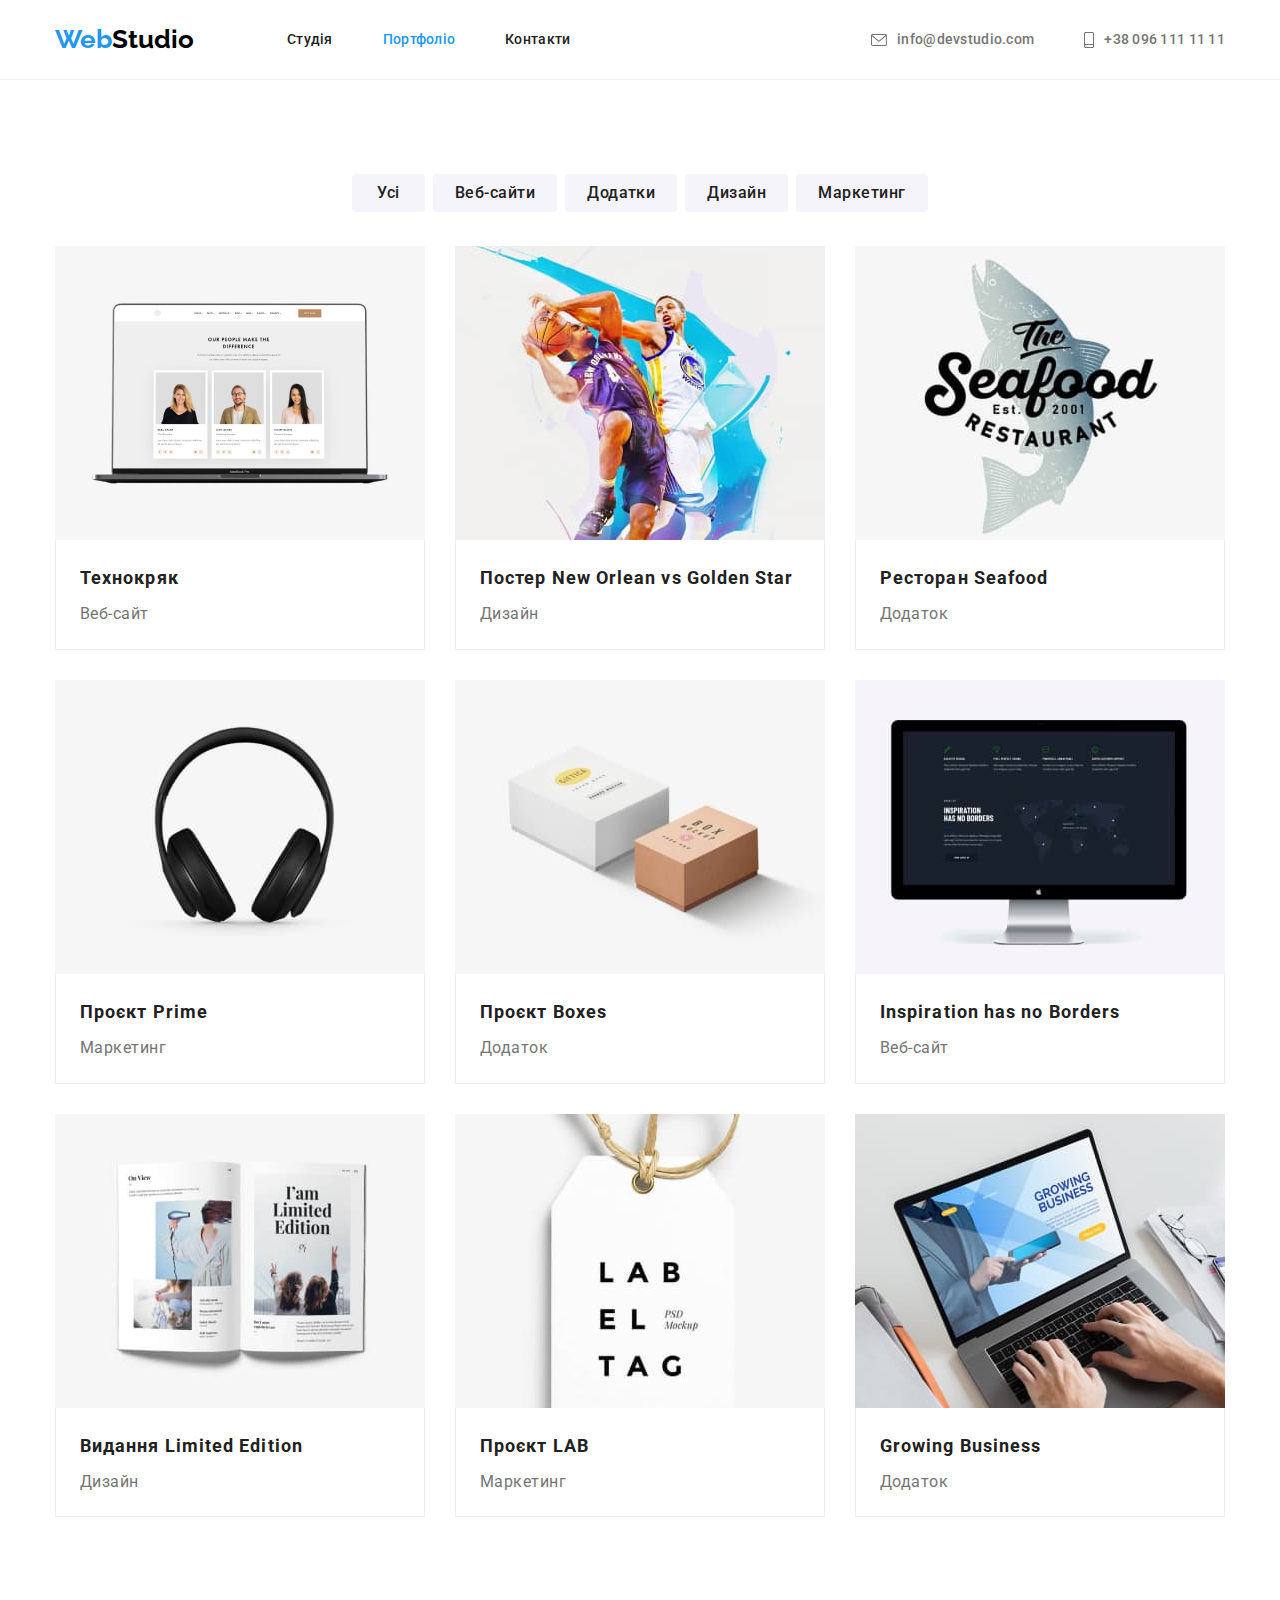
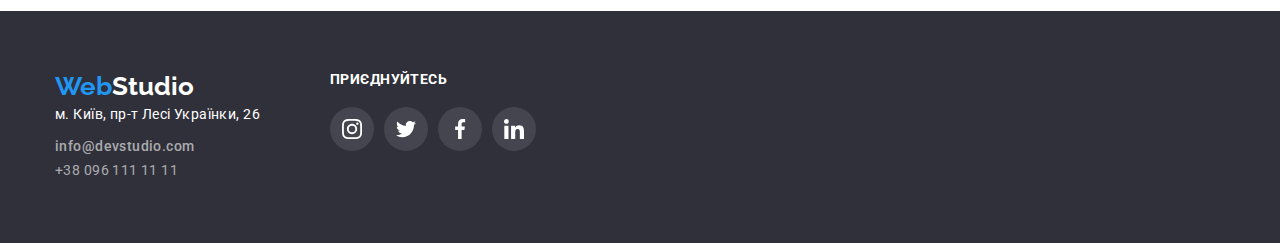
==== portfolio.html @ f3c9ab11 "робота з анімацією" ====
<!DOCTYPE html>
<html lang="uk">

<head>
  <meta charset="UTF-8">
  <meta http-equiv="X-UA-Compatible" content="IE=edge">
  <meta name="viewport" content="width=device-width, initial-scale=1.0">
  <title>WebStudio</title>
  <link rel="preconnect" href="https://fonts.googleapis.com">
  <link rel="preconnect" href="https://fonts.gstatic.com" crossorigin>
  <link
    href="https://fonts.googleapis.com/css2?family=Oleo+Script&family=Raleway:wght@700&family=Roboto:wght@400;500;700;900&display=swap"
    rel="stylesheet">
  <link rel="stylesheet"
    href="https://cdnjs.cloudflare.com/ajax/libs/modern-normalize/1.0.0/modern-normalize.min.css" />
  <link rel="stylesheet" href="./css/styles.css">
</head>

<body>
  <!--Верхня лінія-->
  <header class="page-header">
    <div class="container header-cont">
      <a href="./index.html" class="logo-blue logo">Web<span class="logo-black logo">Studio</span></a>
      <nav class="main-nav">
        <ul class="site-nav list">
          <li class="item"><a class="header-link link" href="./index.html">Студія</a></li>
          <li class="item"><a class="header-link link current" href="./portfolio.html">Портфоліо</a></li>
          <li class="item"><a class="header-link link" href="#">Контакти</a></li>
        </ul>
      </nav>
      <ul class="contact-nav list">
        <li class="item"><a class="contakt-link link" href="mailto:info@devstudio.com"><svg class="mail-icon" width="16"
              height="12">
              <use href="./images/icons.svg#icon-envelope"></use>
            </svg>info@devstudio.com</a>
        </li>
        <li class="item"><a class="heder-tel-link" href="tel:+380961111111"><svg class="tel-icon" width="10" height="16">
              <use href="./images/icons.svg#icon-smartphone"></use>
            </svg>+38 096 111 11 11</a></li>
      </ul>
      </div>
  </header>
  <!--Main-->
  <main>
    <!--Портфоліо-->
    <section class="section">
      <div class="container">
        <h1 class="visually-hidden">Портфоліо</h1>
        <ul class="portf-button">
          <li class="item"><button class="portfolio-button-first" type="button">Усі</button></li>
          <li class="item"><button class="portfolio-button" type="button">Веб-сайти</button></li>
          <li class="item"><button class="portfolio-button" type="button">Додатки</button></li>
          <li class="item"><button class="portfolio-button" type="button">Дизайн</button></li>
          <li class="item"><button class="portfolio-button" type="button">Маркетинг</button></li>
        </ul>
        <!--Демонстрація-->
        <ul class="flex-container">
          <li class="item">
            <a class="port-hover" href="#" target="_blank" rel="noopener noreferrer noffolow">
              <img class="flex-img" src="images/img1.jpg" alt="Технокряк" width="370" height="294">
              <div class="flex-text">
                <h2 class="section-title">Технокряк</h2>
                <p class="section-text">Веб-сайт</p>
              </div>
            </a>
          </li>
          <li class="item">
            <a class="port-hover" href="#" target="_blank" rel="noopener noreferrer noffolow">
              <img class="flex-img" src="images/img2.jpg" alt="Постер" width="370" height="294">
              <div class="flex-text">
                <h2 class="section-title">Постер New Orlean vs Golden Star</h2>
                <p class="section-text">Дизайн</p>
              </div>
            </a>
          </li>
          <li class="item">
            <a class="port-hover" href="#" target="_blank" rel="noopener noreferrer noffolow">
              <img class="flex-img" src="images/img3.jpg" alt="Ресторан" width="370" height="294">
              <div class="flex-text">
                <h2 class="section-title">Ресторан Seafood</h2>
                <p class="section-text">Додаток</p>
              </div>
            </a>
          </li>
          <li class="item">
            <a class="port-hover" href="#" target="_blank" rel="noopener noreferrer noffolow">
              <img class="flex-img" src="images/img4.jpg" alt="Проєкт" width="370" height="294">
              <div class="flex-text">
                <h2 class="section-title">Проєкт Prime</h2>
                <p class="section-text">Маркетинг</p>
              </div>
            </a>
          </li>
          <li class="item">
            <a class="port-hover" href="#" target="_blank" rel="noopener noreferrer noffolow">
              <img class="flex-img" src="images/img5.jpg" alt="Проєкт Ящики" width="370" height="294">
              <div class="flex-text">
                <h2 class="section-title">Проєкт Boxes</h2>
                <p class="section-text">Додаток</p>
              </div>
            </a>
          </li>
          <li class="item">
            <a class="port-hover" href="#" target="_blank" rel="noopener noreferrer noffolow">
              <img class="flex-img" src="images/img6.jpg" alt="Натхнення не має кордонів" width="370" height="294">
              <div class="flex-text">
                <h2 class="section-title">Inspiration has no Borders</h2>
                <p class="section-text">Веб-сайт</p>
              </div>
            </a>
          </li>
          <li class="item">
            <a class="port-hover" href="#" target="_blank" rel="noopener noreferrer noffolow">
              <img class="flex-img" src="images/img7.jpg" alt="Видання" width="370" height="294">
              <div class="flex-text">
                <h2 class="section-title">Видання Limited Edition</h2>
                <p class="section-text">Дизайн</p>
              </div>
            </a>
          </li>
          <li class="item">
            <a class="port-hover" href="#" target="_blank" rel="noopener noreferrer noffolow">
              <img class="flex-img" src="images/img8.jpg" alt="Проєкт Етикетка" width="370" height="294">
              <div class="flex-text">
                <h2 class="section-title">Проєкт LAB</h2>
                <p class="section-text">Маркетинг</p>
              </div>
            </a>
          </li>
          <li class="item">
            <a class="port-hover" href="#" target="_blank" rel="noopener noreferrer noffolow">
              <img class="flex-img" src="images/img9.jpg" alt="Зростаючий бізнес" width="370" height="294">
              <div class="flex-text">
                <h2 class="section-title">Growing Business</h2>
                <p class="section-text">Додаток</p>
              </div>
            </a>
          </li>
        </ul>
      </div>
    </section>
  </main>
  <!--Підвал-->
  <footer class="page-footer">
    <div class="container foter-conect">
      <div>
        <a href="./index.html" class="logo-blue">Web<span class="logo-white">Studio</span></a>
        <address>
          <ul class="footer-link-end link">
            <li>
              <p class="footer-addres">м. Київ, пр-т Лесі Українки, 26</p>
            </li>
            <li><a class="footer-link link" href="mailto:info@devstudio.com">info@devstudio.com</a>
            </li>
            <li><a class="footer-tel-link link" href="tel:+380961111111"> +38 096 111 11 11</a></li>
          </ul>
        </address>
      </div>
      <div class="footer-end">
        <h3 class="footer-title">приєднуйтесь</h3>
        <ul class="social-icons-footer list">
          <li class="social-item">
            <a href="#" class="social-link link">
              <svg class="social-icon" width="20" height="20">
                <use href="./images/icons.svg#icon-instagram"></use>
              </svg>
            </a>
          </li>
          <li class="social-item">
            <a href="#" class="social-link link">
              <svg class="social-icon" width="20" height="20">
                <use href="./images/icons.svg#icon-twitter"></use>
              </svg>
            </a>
          </li>
          <li class="social-item">
            <a href="#" class="social-link link">
              <svg class="social-icon" width="20" height="20">
                <use href="./images/icons.svg#icon-facebook"></use>
              </svg>
            </a>
          </li>
          <li class="social-item">
            <a href="#" class="social-link link">
              <svg class="social-icon" width="20" height="20">
                <use href="./images/icons.svg#icon-linkedin"></use>
              </svg>
            </a>
          </li>
        </ul>
      </div>
    </div>
  </footer>
  </body>

</html>
---- css/styles.css ----
/*Скидання стилів*/
h1,
h2,
h3,
p,
ul {
  margin: 0px;
  padding: 0px;
}

.list {
  list-style: none;
  padding: 0px;
  margin: 0px;
}
ul {
  list-style: none;
}

a {
  text-decoration: none;
}
:root {
  --primary-text-color: #757575;
  --title-text-color: #212121;
  --accent-color: #2196F3;
  --active-blue: #188CE8;
  --accent-black-color: #000000;
  --primary-white-color: #FFFFFF;
  --primary-button-color: #F5F4FA;
  --primary-grey-color: rgba(255, 255, 255, 0.6);
  --border-line-color: #EEEEEE;
  --becround-hero-color: #C4C4C4;
  --icons-grey-color: #AFB1B8;
  --end-color: rgba(47, 48, 58, 0.4);

}

body {
  background-color: var(--primary-white-color);
  color: var(--primary-text-color);
  font-family: Roboto, sans-serif;
}

.img {
  display: block;
  width: 100%;
  height: auto;

}

/*секції*/
.section {
  margin: auto;
  padding-top: 94px;
  padding-bottom: 94px;
}

.container {
  width: 1200px;
  margin: 0 auto;
  padding: 0px 15px
}

.visually-hidden {
  position: absolute;
  white-space: nowrap;
  width: 1px;
  height: 1px;
  overflow: hidden;
  border: 0;
  padding: 0;
  clip: rect(0 0 0 0);
  clip-path: inset(50%);
  margin: -1px;
}

/*верхня лінія*/
.page-header {
  margin: 0px;
  border-bottom: 1px solid var(--border-line-color);
}

.page-header .container {
  display: flex;
  align-items: center;
}

/*логотип*/

.logo-blue {
  font-family: "Raleway";
  font-style: normal;
  font-weight: 700;
  font-size: 26px;
  line-height: 1.2;
  color: #2196f3;
}

.logo-black {
  color: var(--accent-black-color)
}

.logo-white {
  margin-bottom: 20px;
  color: var(--primary-white-color)
}

/*навігація*/

.site-nav {
  display: flex;
  align-items: center;
}

.site-nav {
  padding-top: 32px;
  padding-bottom: 32px;
}

.site-nav .item:not(:first-child) {
  margin-left: 50px;
}

.site-nav {
  margin-left: 93px;
}
.site-nav .header-link {
  color: var(--title-text-color);
}
.site-nav {
  font-weight: 500;
  font-size: 14px;
  line-height: 1.1;
  letter-spacing: 0.02em;

  transition: color 250ms cubic-bezier(0.4, 0, 0.2, 1)
}

.site-nav:hover,
.site-nav:focus {
  color: var(--accent-color)
}

.site-nav .link.current {
  color: var(--accent-color)
}

a[href="#"] {
  color: var(--title-text-color)
}

/*електронна адреса і телефон*/

.contact-nav {
  display: flex;

}

.contact-nav .item+.item {
  margin-left: 50px;
}

.contact-nav {
  margin-left: auto;
}

.contakt-link {
  width: 100%;
  height: 100%;
  display: flex;
  align-items: center;
  justify-content: center;
  color: var(--primary-text-color);
}

.mail-icon {
  margin-right: 10px;
}

.contakt-link {
  fill: currentColor
}

.link {
  font-weight: 500;
  font-size: 14px;
  line-height: 1.1;
  letter-spacing: 0.02em;
  color: var(--primary-text-color);

  transition: color 250ms cubic-bezier(0.4, 0, 0.2, 1)
}

.link:hover,
.link:focus {
  color: var(--accent-color)
}

.heder-tel-link {
  width: 100%;
  height: 100%;
  display: flex;
  align-items: center;
  justify-content: center;

  white-space: nowrap;
  font-weight: 500;
  font-size: 14px;
  line-height: 1.1;
  letter-spacing: 0.02em;
  color: var(--primary-text-color);

  transition: color 250ms cubic-bezier(0.4, 0, 0.2, 1)
}

.heder-tel-link:hover,
.heder-tel-link:focus {
  color: var(--accent-color);
}

.heder-tel-link {
  fill:  currentColor
}

.tel-icon {
  margin-right: 10px;
  
}

/*Шапка,заголовок,головна кнопка*/

.hero {
  max-width: 1600px;
  margin: 0 auto;
  padding: 200px 0;
  text-align: center;
  background-size: cover;

  background-color: var(--becround-hero-color);
}
.hero {
  background-image: linear-gradient(to right, rgba(47, 48, 58, 0.4), rgba(47, 48, 58, 0.4)),
    url('../images/hero-bg.jpg');
  background-position: center;
  background-repeat: no-repeat;
}

.hero-title {
  margin: auto;
  margin-bottom: 30px;
  width: 696px;

  font-family: 'Roboto';
  font-style: inherit;
  font-weight: 900;
  font-size: 44px;
  line-height: 1.3;
  text-align: center;
  letter-spacing: 0.06em;
  text-transform: uppercase;

  color: var(--primary-white-color)
}

.button-primary {
  display: flex;
  border: none;
  padding: 10px 32px;
  margin: auto;
  box-shadow: 0px 4px 4px rgba(0, 0, 0, 0.15);
  border-radius: 4px;
  font-family: inherit;
  cursor: pointer;

  text-align: center;
  font-weight: 700;
  font-size: 16px;
  line-height: 1.8;
  letter-spacing: 0.06em;

  background-color: var(--accent-color);
  color: var(--primary-white-color);

 transition: background-color 250ms cubic-bezier(0.4, 0, 0.2, 1),
 color 250ms cubic-bezier(0.4, 0, 0.2, 1)
}

.button-primary:hover,
.button-primary:focus {
  background-color: var(--active-blue);

}

/*Особливості*/
.features {
  display: flex;
}

.section-features {
  padding-top: 94px;
  padding-bottom: 0px;

}

.features-icon {
  padding: 25px 100px;
  margin-bottom: 30px;
  background: var(--primary-button-color);
  border-radius: 4px;
}

.title {
  margin-top: 0px;
  margin-bottom: 10px;

  font-weight: 700;
  font-size: 14px;
  line-height: 1.1;
  letter-spacing: 0.03em;
  text-transform: uppercase;

  color: var(--title-text-color);
}

.text-main {
  font-weight: 400;
  font-size: 14px;
  line-height: 1.7;

  letter-spacing: 0.03em;

  color: var(--primary-text-color)
}

.features .item {
  flex-basis: calc((100% - 30px) / 4);
}

.features .item {
  margin-left: 30px;
}

.features .item:first-child {
  margin-left: 0px;
}

/*чим ми займаємося*/

.main-title {
  margin-bottom: 50px;

  font-weight: 700;
  font-size: 36px;
  line-height: 1.1;
  text-align: center;
  letter-spacing: 0.03em;
  color: var(--title-text-color);
}


.main-title .what {
  padding-top: 0px;
  padding-right: 617px;
  padding-left: 617px;
  width: 366px;
}


.images {
  display: flex;
  margin-top: 0px;
  margin-bottom: 0px;
  padding-left: 0px;

}

.images .item {
  width: calc((100% - 30px)/3);
  margin-left: 30px;
}

.images .item:first-child {
  margin-left: 0px;
}

/*наша команда*/
.our-team {
  padding-top: 0px;

}

.team {
  background-color: var(--primary-button-color)
}

.main-foto {

  border-radius: 0px 0px 4px 4px;
  box-shadow: 0px 1px 3px rgba(0, 0, 0, 0.12), 0px 1px 1px rgba(0, 0, 0, 0.14), 0px 2px 1px rgba(0, 0, 0, 0.2);

  background-color: var(--primary-white-color);
}

.main-foto:nth-child(n+2) {
  margin-left: 30px;
}

.main-page-foto {
  display: flex;
  margin-top: 0px;
  margin-bottom: 0px;
}

.main-page-foto {
  padding-left: 0px;
}
.foto {
  margin-bottom: 30px;
}
.main-page-foto .main-foto {
  width: calc((100% - 30px)/4)
}

.main-page-foto .social-icons {
  display: flex;
  justify-content: center;

  margin-bottom: 30px;
}
.main-page-foto .social-item {
  width: 44px;
  height: 44px;
  margin-right: 10px;
 
}

.main-page-foto .social-item:last-child {
  margin-right: 0px;
}

.main-page-foto .social-link {
  width: 100%;
  height: 100%;
  display: flex;
  align-items: center;
  justify-content: center;
  border-radius: 50%;
  background-color: var(--primary-white-color);
  color: var(--icons-grey-color);

transition: background-color 250ms cubic-bezier(0.4, 0, 0.2, 1),
color 250ms cubic-bezier(0.4, 0, 0.2, 1)
}

.main-page-foto .social-link:hover,
.main-page-foto .social-link:focus {
  background-color: var(--accent-color)
}

.main-page-foto .social-icon {
  fill: currentColor
}

.main-page-foto .social-link:hover,
.main-page-foto .social-link:focus {
  color: var(--primary-white-color)
}


.main-title .what {
  width: 264px;
}

.name-title {
  margin-top: 0px;
  margin-bottom: 10px;

  font-weight: 500;
  font-size: 16px;
  line-height: 1.1;

  text-align: center;
  letter-spacing: 0.03em;
  color: var(--title-text-color)
}

.text {
  margin-bottom: 16px;
  
  font-weight: 400;
  font-size: 16px;
  line-height: 19px;

  text-align: center;
  letter-spacing: 0.03em;
}
/*Постійні клієнти*/

.clients-list {
  display: flex;
  align-items: center;
  justify-content: center;
}

.clients-list {
  margin-top: 0px;
  margin-bottom: 0px;
}


.clients-list .client-item {
  width: 170px;
  height: 92px;
  margin-right: 30px;
}


.clients-list .client-item:last-child {
  margin-right: 0px;
}


.clients-list .client-link {
  width: 100%;
  height: 100%;
  display: flex;
  align-items: center;
  justify-content: center;
  border-radius: 4px;
  border: 1px solid #AFB1B8;
  background-color: var(--primary-white-color);
  color: var(--icons-grey-color);

transition: background-color 250ms cubic-bezier(0.4, 0, 0.2, 1),
    color 250ms cubic-bezier(0.4, 0, 0.2, 1)
}

.clients-list .client-link:hover,
.clients-list .client-link:focus {
  color: var(--accent-color);
  border-color: var(--accent-color)
}

.clients-list .client-icon {
  fill: currentColor
}

/*Портфоліо*/
.portf-button {
  display: flex;
  border: none;
  justify-content: center;
  margin: 0px;
  padding: 0px;

}

.portfolio-button-first {
  padding: 6px 25px;

  font-family: 'Roboto';
  font-weight: 500;
  font-size: 16px;
  line-height: 1.6;
  letter-spacing: 0.03em;
  color: var(--title-text-color);
  cursor: pointer;

  background-color: #F5F4FA;
  border-radius: 4px;
  border: none;
  transition: background-color 250ms cubic-bezier(0.4, 0, 0.2, 1), color 250ms cubic-bezier(0.4, 0, 0.2, 1),
  box-shadow 250ms cubic-bezier(0.4, 0, 0.2, 1)
    }

.portfolio-button-first:hover,
.portfolio-button-first:focus {
  background-color: var(--accent-color);
  color: var(--primary-white-color);

  box-shadow: 0px 3px 1px rgba(0, 0, 0, 0.1), 0px 1px 2px rgba(0, 0, 0, 0.08), 0px 2px 2px rgba(0, 0, 0, 0.12);
}

.portfolio-button {

  margin-left: 8px;
  margin-bottom: 34px;
  border-radius: 4px;
  border: none;
  padding: 6px 22px;

  font-family: inherit;
  font-weight: 500;
  font-size: 16px;
  line-height: 1.6;
  letter-spacing: 0.03em;
  cursor: pointer;

  background-color: var(--primary-button-color);
  color: var(--title-text-color);

  transition: background-color 250ms cubic-bezier(0.4, 0, 0.2, 1), color 250ms cubic-bezier(0.4, 0, 0.2, 1),
   box-shadow 250ms cubic-bezier(0.4, 0, 0.2, 1)
  }

.portfolio-button:hover,
.portfolio-button:focus {
  background-color: var(--accent-color);
  color: var(--primary-white-color);
  box-shadow: 0px 3px 1px rgba(0, 0, 0, 0.1),
    0px 1px 2px rgba(0, 0, 0, 0.08),
    0px 2px 2px rgba(0, 0, 0, 0.12);
}

.flex-container {
  display: flex;
  flex-wrap: wrap;
  padding: 0px;
  margin: 0px;
  gap: 30px;

}

.flex-container {
  flex-basis: calc((100% - 60px)/3)
}

.flex-text {
  padding: 20px 24px;
}
.flex-img {
  display: block;
}
.flex-text {
  border-right: 1px solid var(--border-line-color);
  border-bottom: 1px solid var(--border-line-color);
  border-left: 1px solid var(--border-line-color);
}

.port-hover {
  display: block;

  transition: box-shadow 250ms cubic-bezier(0.4, 0, 0.2, 1);
}

.port-hover:hover,
.port-hover:focus {
  box-shadow: 0px 1px 1px rgba(0, 0, 0, 0.12),
    0px 4px 4px rgba(0, 0, 0, 0.06),
    1px 4px 6px rgba(0, 0, 0, 0.16);
}
/*Заголовки портфоліо*/

.section-title {
  margin-bottom: 4px;

  font-weight: 700;
  font-size: 18px;
  line-height: 2;

  letter-spacing: 0.06em;
  color: var(--title-text-color);
}

.section-text {
  font-weight: 400;
  font-size: 16px;
  line-height: 1.8;

  letter-spacing: 0.03em;

  color: var(--primary-text-color);

}

/*футер*/

.page-footer {
  padding-top: 60px;
  padding-bottom: 60px;

  background: #2F303A;
}

.footer-link-end {
  padding: 0px;
  margin-left: 0px;
  margin-right: 0px;
}

.footer-addres {
  margin-bottom: 9px;

  font-family: 'Roboto';
  font-style: normal;
  font-weight: 400;
  font-size: 14px;
  line-height: 1.7;

  letter-spacing: 0.03em;

  color: var(--primary-white-color)
}

.footer-link {
  margin-bottom: 9px;

  font-family: 'Roboto';
  font-style: normal;
  font-size: 14px;
  line-height: 1.7;

  letter-spacing: 0.03em;

  color: var(--primary-grey-color)
}

.footer-tel-link {

  font-family: 'Roboto';
  font-style: normal;
  font-weight: 400;
  font-size: 14px;
  line-height: 1.7;

  letter-spacing: 0.03em;

  color: var(--primary-grey-color)
}

.footer-title {
  margin-top: 0px;
  margin-bottom: 20px;

  font-weight: 700;
  font-size: 14px;
  line-height: 16px;
  letter-spacing: 0.03em;
  text-transform: uppercase;

  color: var(--primary-white-color);
}

.foter-conect {
  display: flex;
}

.footer-end {
  margin-left: 70px;
}

.social-icons-footer .social-item {
  width: 44px;
  height: 44px;
  margin-right: 10px;
}

.social-icons-footer {
  display: flex;
}

.social-icons-footer .social-link {
  margin-right: 10px;
  width: 100%;
  height: 100%;
  display: flex;
  align-items: center;
  justify-content: center;
  border-radius: 50%;

  background-color: rgba(255, 255, 255, 0.1);
  color: var(--primary-white-color);

  transition: background-color 250ms cubic-bezier(0.4, 0, 0.2, 1)
}

.social-icons-footer .social-link:hover,
.social-icons-footer .social-link:focus {
  background-color: var(--accent-color);

}

.social-icons-footer .social-icon {
  fill: currentColor
}
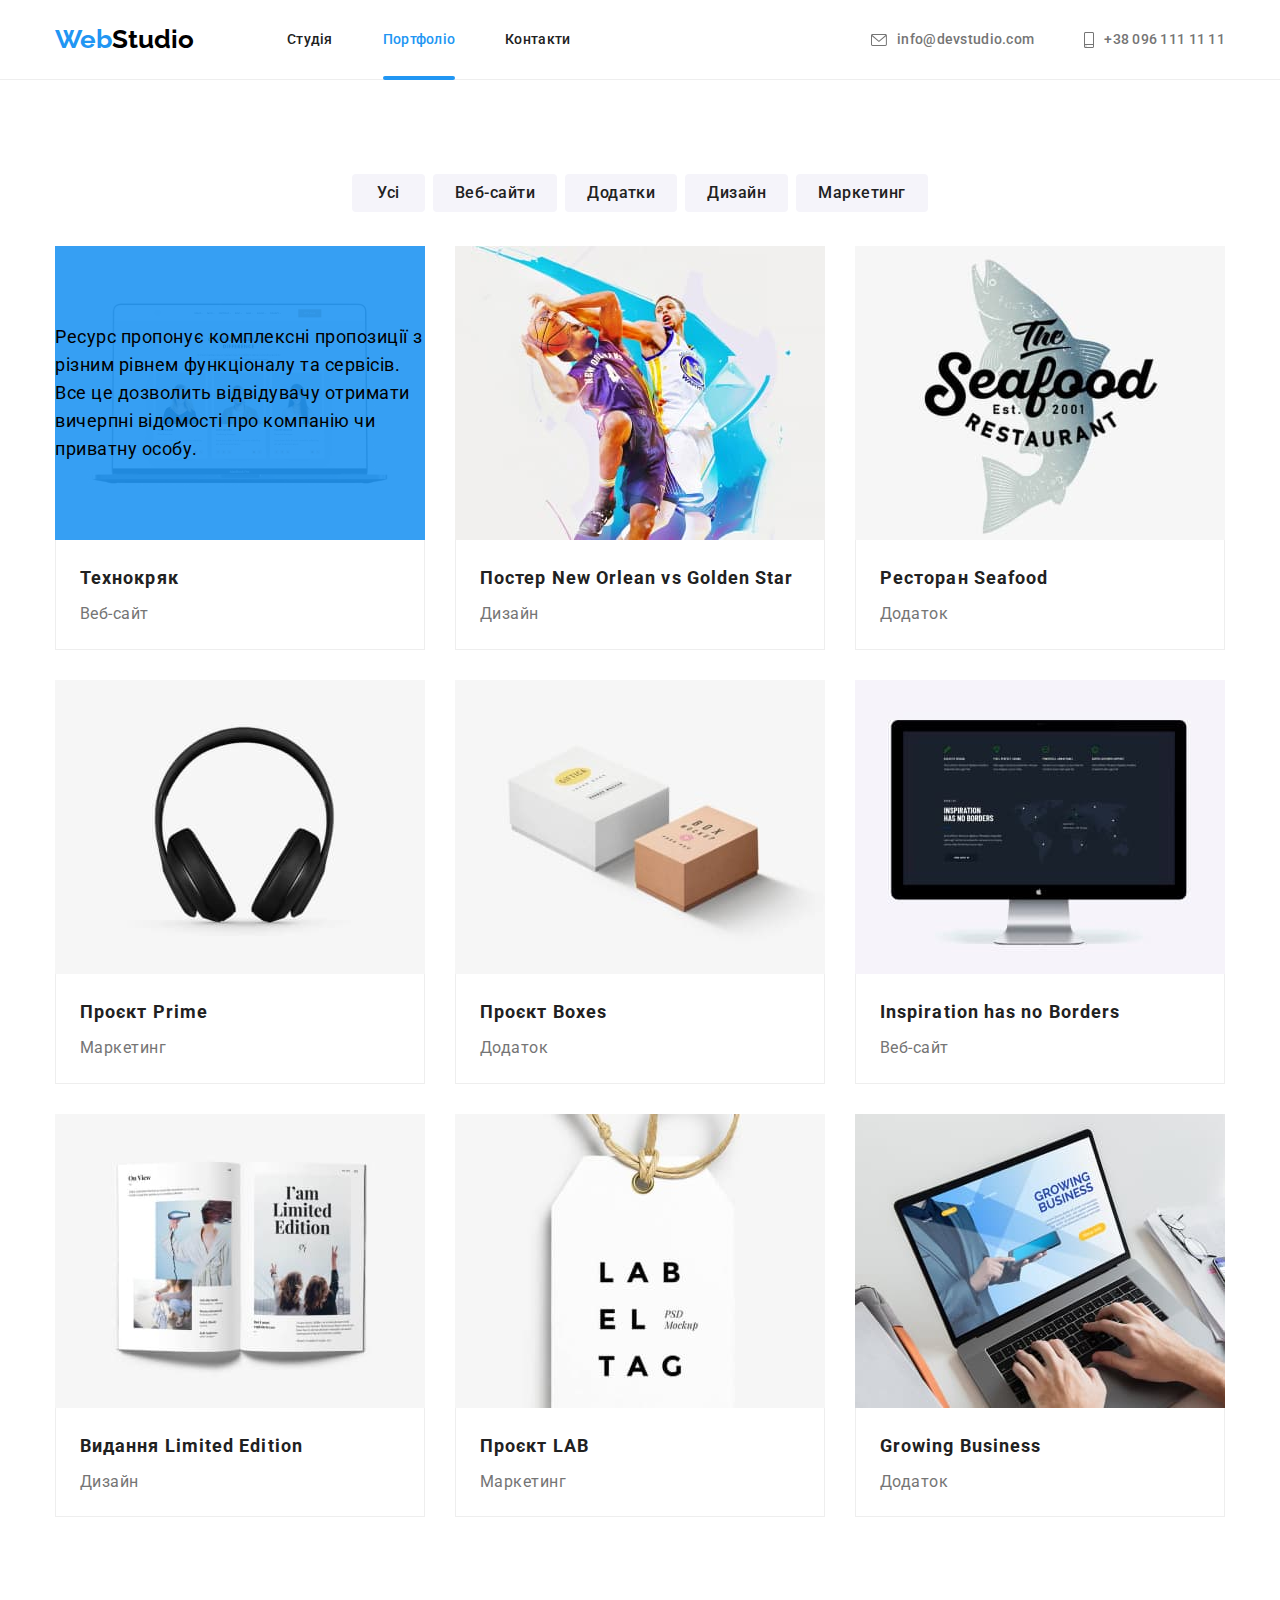
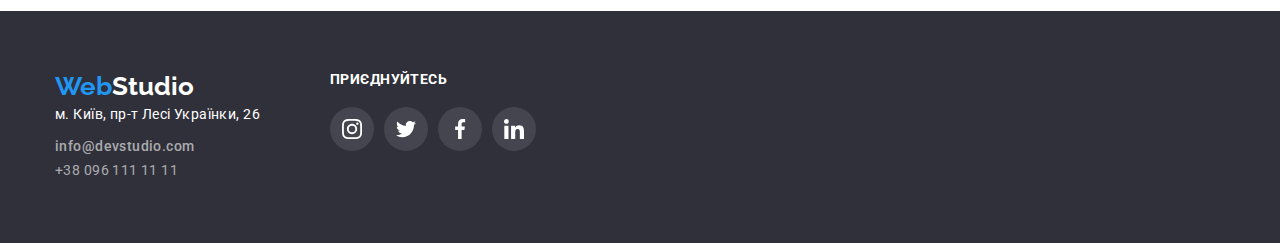
==== commit f08901f2: "оформлення" ====
--- a/portfolio.html
+++ b/portfolio.html
@@ -58,6 +58,11 @@
           <li class="item">
             <a class="port-hover" href="#" target="_blank" rel="noopener noreferrer noffolow">
               <img class="flex-img" src="images/img1.jpg" alt="Технокряк" width="370" height="294">
+              <div class="portfolio-overlay">
+                <p class="text-overlay">Ресурс пропонує комплексні пропозиції з різним рівнем функціоналу та сервісів. Все це
+                  дозволить відвідувачу отримати
+                  вичерпні відомості про компанію чи приватну особу.</p>
+              </div>
               <div class="flex-text">
                 <h2 class="section-title">Технокряк</h2>
                 <p class="section-text">Веб-сайт</p>
--- a/css/styles.css
+++ b/css/styles.css
@@ -134,16 +134,32 @@
   line-height: 1.1;
   letter-spacing: 0.02em;
 
-  transition: color 250ms cubic-bezier(0.4, 0, 0.2, 1)
-}
-
+  transition-property: color;
+  transition-duration: 250ms;
+  transition-timing-function: cubic-bezier(0.4, 0, 0.2, 1)
+}
 .site-nav:hover,
 .site-nav:focus {
-  color: var(--accent-color)
+  color: var(--accent-color);
+
 }
 
 .site-nav .link.current {
-  color: var(--accent-color)
+  color: var(--accent-color);
+}
+.site-nav .item {
+  position: relative;
+}
+.current::after {
+  content: "";
+  position: absolute;
+  display: block;
+  bottom: -33px;
+  right: 0px;
+  width: 100%;
+  height: 4px;
+  border-radius: 2px;
+  background-color: var(--accent-color);
 }
 
 a[href="#"] {
@@ -189,7 +205,9 @@
   letter-spacing: 0.02em;
   color: var(--primary-text-color);
 
-  transition: color 250ms cubic-bezier(0.4, 0, 0.2, 1)
+  transition-property: color;
+  transition-duration: 250ms;
+  transition-timing-function: cubic-bezier(0.4, 0, 0.2, 1)
 }
 
 .link:hover,
@@ -211,7 +229,9 @@
   letter-spacing: 0.02em;
   color: var(--primary-text-color);
 
-  transition: color 250ms cubic-bezier(0.4, 0, 0.2, 1)
+  transition-property: color;
+  transition-duration: 250ms;
+  transition-timing-function: cubic-bezier(0.4, 0, 0.2, 1)
 }
 
 .heder-tel-link:hover,
@@ -238,14 +258,12 @@
   background-size: cover;
 
   background-color: var(--becround-hero-color);
-}
-.hero {
+
   background-image: linear-gradient(to right, rgba(47, 48, 58, 0.4), rgba(47, 48, 58, 0.4)),
     url('../images/hero-bg.jpg');
   background-position: center;
   background-repeat: no-repeat;
 }
-
 .hero-title {
   margin: auto;
   margin-bottom: 30px;
@@ -282,8 +300,9 @@
   background-color: var(--accent-color);
   color: var(--primary-white-color);
 
- transition: background-color 250ms cubic-bezier(0.4, 0, 0.2, 1),
- color 250ms cubic-bezier(0.4, 0, 0.2, 1)
+  transition-property: background-color;
+  transition-duration: 250ms;
+  transition-timing-function: cubic-bezier(0.4, 0, 0.2, 1)
 }
 
 .button-primary:hover,
@@ -378,10 +397,38 @@
 .images .item {
   width: calc((100% - 30px)/3);
   margin-left: 30px;
+
 }
 
 .images .item:first-child {
   margin-left: 0px;
+}
+  
+.images .item {
+  position: relative;
+}
+.label {
+  position: absolute;
+  bottom: 0;
+  top: 0;
+  left: 0;
+  right: 0;
+  display: flex;
+  justify-content: center;
+  align-items: center;
+  height: 70px;
+  top: 224px;
+  background-color: rgba(47, 48, 58, 0.8);
+}
+.label-text {
+  font-weight: 700;
+  font-size: 14px;
+  line-height: 16px;
+  text-align: center;
+  letter-spacing: 0.03em;
+  text-transform: uppercase;
+  color: var(--primary-white-color);
+
 }
 
 /*наша команда*/
@@ -425,7 +472,6 @@
 .main-page-foto .social-icons {
   display: flex;
   justify-content: center;
-
   margin-bottom: 30px;
 }
 .main-page-foto .social-item {
@@ -449,10 +495,9 @@
   background-color: var(--primary-white-color);
   color: var(--icons-grey-color);
 
-transition: background-color 250ms cubic-bezier(0.4, 0, 0.2, 1),
-color 250ms cubic-bezier(0.4, 0, 0.2, 1)
-}
-
+  transition: background-color 250ms cubic-bezier(0.4, 0, 0.2, 1),
+    color 250ms cubic-bezier(0.4, 0, 0.2, 1)
+}
 .main-page-foto .social-link:hover,
 .main-page-foto .social-link:focus {
   background-color: var(--accent-color)
@@ -532,8 +577,8 @@
   background-color: var(--primary-white-color);
   color: var(--icons-grey-color);
 
-transition: background-color 250ms cubic-bezier(0.4, 0, 0.2, 1),
-    color 250ms cubic-bezier(0.4, 0, 0.2, 1)
+transition: color 250ms cubic-bezier(0.4, 0, 0.2, 1),
+    border-color 250ms cubic-bezier(0.4, 0, 0.2, 1)
 }
 
 .clients-list .client-link:hover,
@@ -578,7 +623,6 @@
 .portfolio-button-first:focus {
   background-color: var(--accent-color);
   color: var(--primary-white-color);
-
   box-shadow: 0px 3px 1px rgba(0, 0, 0, 0.1), 0px 1px 2px rgba(0, 0, 0, 0.08), 0px 2px 2px rgba(0, 0, 0, 0.12);
 }
 
@@ -599,11 +643,9 @@
 
   background-color: var(--primary-button-color);
   color: var(--title-text-color);
-
   transition: background-color 250ms cubic-bezier(0.4, 0, 0.2, 1), color 250ms cubic-bezier(0.4, 0, 0.2, 1),
-   box-shadow 250ms cubic-bezier(0.4, 0, 0.2, 1)
-  }
-
+    box-shadow 250ms cubic-bezier(0.4, 0, 0.2, 1)
+}
 .portfolio-button:hover,
 .portfolio-button:focus {
   background-color: var(--accent-color);
@@ -640,8 +682,9 @@
 
 .port-hover {
   display: block;
-
-  transition: box-shadow 250ms cubic-bezier(0.4, 0, 0.2, 1);
+  transition-property: box-shadow;
+  transition-duration: 250ms;  
+  transition-timing-function:cubic-bezier(0.4, 0, 0.2, 1);
 }
 
 .port-hover:hover,
@@ -658,8 +701,8 @@
   font-weight: 700;
   font-size: 18px;
   line-height: 2;
-
   letter-spacing: 0.06em;
+  
   color: var(--title-text-color);
 }
 
@@ -667,13 +710,37 @@
   font-weight: 400;
   font-size: 16px;
   line-height: 1.8;
-
-  letter-spacing: 0.03em;
-
+  letter-spacing: 0.03em;
   color: var(--primary-text-color);
 
 }
 
+.flex-container .item {
+  position: relative;
+}
+.portfolio-overlay {
+  position: absolute;
+  bottom: 0;
+  top: 0;
+  left: 0;
+  right: 0;
+  display: flex;
+  justify-content: center;
+  align-items: center;
+  height: 294px;
+  background-color:rgba(33, 150, 243, 0.9);
+}
+
+
+.text-overlay {
+  padding: 64 24;
+  font-weight: 400;
+  font-size: 18px;
+  line-height: 28px;
+  letter-spacing: 0.03em;
+
+  color: var(--accent-black-color);
+}
 /*футер*/
 
 .page-footer {
@@ -697,7 +764,6 @@
   font-weight: 400;
   font-size: 14px;
   line-height: 1.7;
-
   letter-spacing: 0.03em;
 
   color: var(--primary-white-color)
@@ -710,7 +776,6 @@
   font-style: normal;
   font-size: 14px;
   line-height: 1.7;
-
   letter-spacing: 0.03em;
 
   color: var(--primary-grey-color)
@@ -723,7 +788,6 @@
   font-weight: 400;
   font-size: 14px;
   line-height: 1.7;
-
   letter-spacing: 0.03em;
 
   color: var(--primary-grey-color)
@@ -772,7 +836,9 @@
   background-color: rgba(255, 255, 255, 0.1);
   color: var(--primary-white-color);
 
-  transition: background-color 250ms cubic-bezier(0.4, 0, 0.2, 1)
+  transition-property: background-color;
+  transition-duration: 250ms;
+  transition-timing-function: cubic-bezier(0.4, 0, 0.2, 1);
 }
 
 .social-icons-footer .social-link:hover,
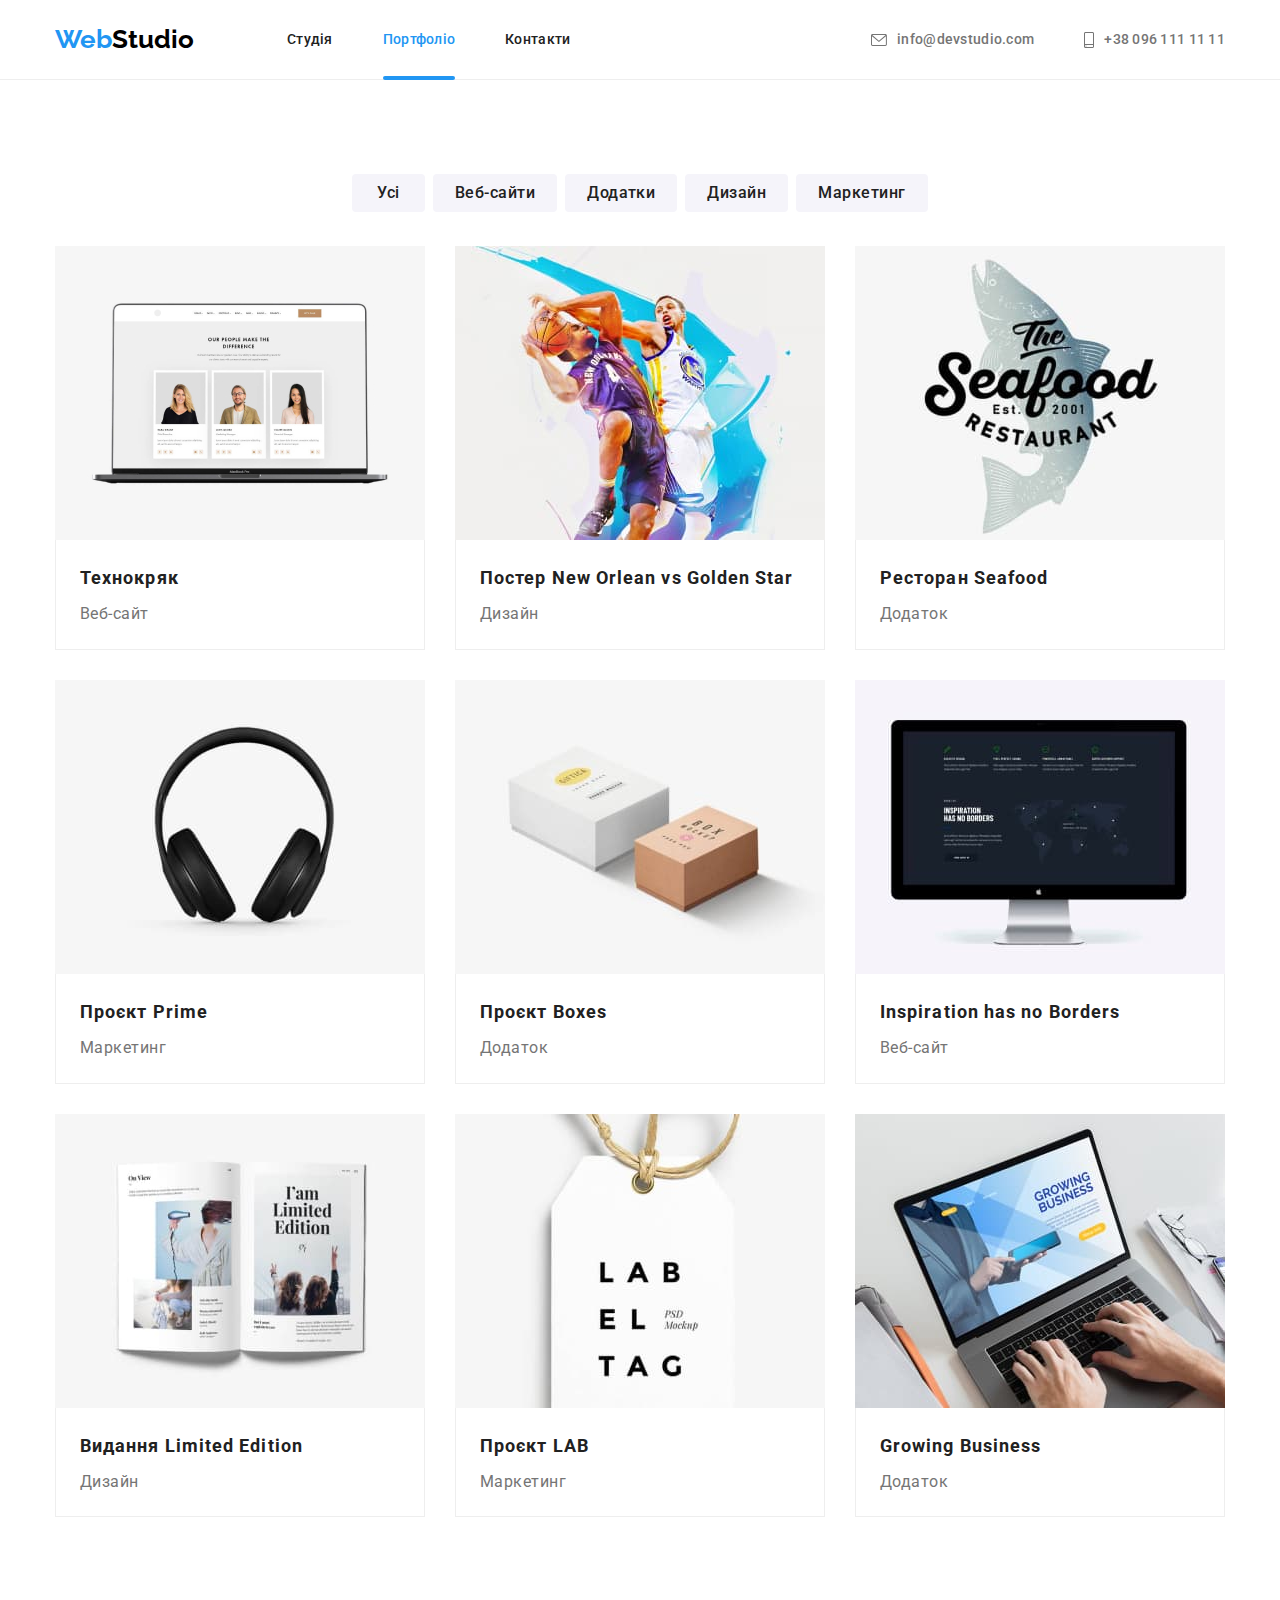
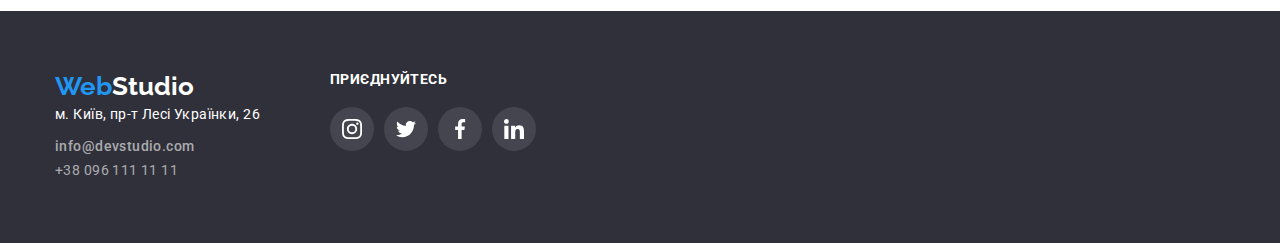
==== commit 7e9b23af: "модальне вікно" ====
--- a/portfolio.html
+++ b/portfolio.html
@@ -56,94 +56,152 @@
         <!--Демонстрація-->
         <ul class="flex-container">
           <li class="item">
-            <a class="port-hover" href="#" target="_blank" rel="noopener noreferrer noffolow">
-              <img class="flex-img" src="images/img1.jpg" alt="Технокряк" width="370" height="294">
-              <div class="portfolio-overlay">
-                <p class="text-overlay">Ресурс пропонує комплексні пропозиції з різним рівнем функціоналу та сервісів. Все це
-                  дозволить відвідувачу отримати
-                  вичерпні відомості про компанію чи приватну особу.</p>
-              </div>
-              <div class="flex-text">
-                <h2 class="section-title">Технокряк</h2>
-                <p class="section-text">Веб-сайт</p>
-              </div>
-            </a>
-          </li>
-          <li class="item">
-            <a class="port-hover" href="#" target="_blank" rel="noopener noreferrer noffolow">
-              <img class="flex-img" src="images/img2.jpg" alt="Постер" width="370" height="294">
-              <div class="flex-text">
-                <h2 class="section-title">Постер New Orlean vs Golden Star</h2>
-                <p class="section-text">Дизайн</p>
-              </div>
-            </a>
-          </li>
-          <li class="item">
-            <a class="port-hover" href="#" target="_blank" rel="noopener noreferrer noffolow">
-              <img class="flex-img" src="images/img3.jpg" alt="Ресторан" width="370" height="294">
-              <div class="flex-text">
-                <h2 class="section-title">Ресторан Seafood</h2>
-                <p class="section-text">Додаток</p>
-              </div>
-            </a>
-          </li>
-          <li class="item">
-            <a class="port-hover" href="#" target="_blank" rel="noopener noreferrer noffolow">
-              <img class="flex-img" src="images/img4.jpg" alt="Проєкт" width="370" height="294">
-              <div class="flex-text">
-                <h2 class="section-title">Проєкт Prime</h2>
-                <p class="section-text">Маркетинг</p>
-              </div>
-            </a>
-          </li>
-          <li class="item">
-            <a class="port-hover" href="#" target="_blank" rel="noopener noreferrer noffolow">
-              <img class="flex-img" src="images/img5.jpg" alt="Проєкт Ящики" width="370" height="294">
-              <div class="flex-text">
-                <h2 class="section-title">Проєкт Boxes</h2>
-                <p class="section-text">Додаток</p>
-              </div>
-            </a>
-          </li>
-          <li class="item">
-            <a class="port-hover" href="#" target="_blank" rel="noopener noreferrer noffolow">
-              <img class="flex-img" src="images/img6.jpg" alt="Натхнення не має кордонів" width="370" height="294">
-              <div class="flex-text">
-                <h2 class="section-title">Inspiration has no Borders</h2>
-                <p class="section-text">Веб-сайт</p>
-              </div>
-            </a>
-          </li>
-          <li class="item">
-            <a class="port-hover" href="#" target="_blank" rel="noopener noreferrer noffolow">
-              <img class="flex-img" src="images/img7.jpg" alt="Видання" width="370" height="294">
-              <div class="flex-text">
-                <h2 class="section-title">Видання Limited Edition</h2>
-                <p class="section-text">Дизайн</p>
-              </div>
-            </a>
-          </li>
-          <li class="item">
-            <a class="port-hover" href="#" target="_blank" rel="noopener noreferrer noffolow">
-              <img class="flex-img" src="images/img8.jpg" alt="Проєкт Етикетка" width="370" height="294">
-              <div class="flex-text">
-                <h2 class="section-title">Проєкт LAB</h2>
-                <p class="section-text">Маркетинг</p>
-              </div>
-            </a>
-          </li>
-          <li class="item">
-            <a class="port-hover" href="#" target="_blank" rel="noopener noreferrer noffolow">
-              <img class="flex-img" src="images/img9.jpg" alt="Зростаючий бізнес" width="370" height="294">
-              <div class="flex-text">
-                <h2 class="section-title">Growing Business</h2>
-                <p class="section-text">Додаток</p>
-              </div>
-            </a>
-          </li>
-        </ul>
-      </div>
-    </section>
+            <div class="img-wrapper">
+              <a class="port-hover" href="#" target="_blank" rel="noopener noreferrer noffolow">
+                <img class="flex-img" src="images/img1.jpg" alt="Технокряк" width="370" height="294">
+                <div class="portfolio-overlay">
+                  <p class="text-overlay">Ресурс пропонує комплексні пропозиції з різним рівнем функціоналу та сервісів. Все це
+                    дозволить відвідувачу отримати
+                    вичерпні відомості про компанію чи приватну особу.</p>
+                </div>
+            </div>
+            <div class="flex-text">
+              <h2 class="section-title">Технокряк</h2>
+              <p class="section-text">Веб-сайт</p>
+            </div>
+            </a>
+          </li>
+          <li class="item">
+            <div class="img-wrapper">
+              <a class="port-hover" href="#" target="_blank" rel="noopener noreferrer noffolow">
+                <img class="flex-img" src="images/img2.jpg" alt="Постер" width="370" height="294">
+                <div class="portfolio-overlay">
+                  <p class="text-overlay">Ресурс пропонує комплексні пропозиції з різним рівнем функціоналу та сервісів. Все це
+                    дозволить відвідувачу отримати
+                    вичерпні відомості про компанію чи приватну особу.</p>
+                </div>
+            </div>
+            <div class="flex-text">
+              <h2 class="section-title">Постер New Orlean vs Golden Star</h2>
+              <p class="section-text">Дизайн</p>
+            </div>
+            </a>
+          </li>
+          <li class="item">
+            <div class="img-wrapper">
+              <a class="port-hover" href="#" target="_blank" rel="noopener noreferrer noffolow">
+                <img class="flex-img" src="images/img3.jpg" alt="Ресторан" width="370" height="294">
+                <div class="portfolio-overlay">
+                  <p class="text-overlay">Ресурс пропонує комплексні пропозиції з різним рівнем функціоналу та сервісів. Все це
+                    дозволить відвідувачу отримати
+                    вичерпні відомості про компанію чи приватну особу.</p>
+                </div>
+            </div>
+            <div class="flex-text">
+              <h2 class="section-title">Ресторан Seafood</h2>
+              <p class="section-text">Додаток</p>
+            </div>
+            </a>
+          </li>
+          <li class="item">
+            <div class="img-wrapper">
+              <a class="port-hover" href="#" target="_blank" rel="noopener noreferrer noffolow">
+                <img class="flex-img" src="images/img4.jpg" alt="Проєкт" width="370" height="294">
+                <div class="portfolio-overlay">
+                  <p class="text-overlay">Ресурс пропонує комплексні пропозиції з різним рівнем функціоналу та сервісів. Все це
+                    дозволить відвідувачу отримати
+                    вичерпні відомості про компанію чи приватну особу.</p>
+                </div>
+            </div>
+            <div class="flex-text">
+              <h2 class="section-title">Проєкт Prime</h2>
+              <p class="section-text">Маркетинг</p>
+            </div>
+            </a>
+          </li>
+          <li class="item">
+            <div class="img-wrapper">
+              <a class="port-hover" href="#" target="_blank" rel="noopener noreferrer noffolow">
+                <img class="flex-img" src="images/img5.jpg" alt="Проєкт Ящики" width="370" height="294">
+                <div class="portfolio-overlay">
+                  <p class="text-overlay">Ресурс пропонує комплексні пропозиції з різним рівнем функціоналу та сервісів. Все це
+                    дозволить відвідувачу отримати
+                    вичерпні відомості про компанію чи приватну особу.</p>
+                </div>
+            </div>
+            <div class="flex-text">
+              <h2 class="section-title">Проєкт Boxes</h2>
+              <p class="section-text">Додаток</p>
+            </div>
+            </a>
+          </li>
+          <li class="item">
+            <div class="img-wrapper">
+              <a class="port-hover" href="#" target="_blank" rel="noopener noreferrer noffolow">
+                <img class="flex-img" src="images/img6.jpg" alt="Натхнення не має кордонів" width="370" height="294">
+                <div class="portfolio-overlay">
+                  <p class="text-overlay">Ресурс пропонує комплексні пропозиції з різним рівнем функціоналу та сервісів. Все це
+                    дозволить відвідувачу отримати
+                    вичерпні відомості про компанію чи приватну особу.</p>
+                </div>
+            </div>
+            <div class="flex-text">
+              <h2 class="section-title">Inspiration has no Borders</h2>
+              <p class="section-text">Веб-сайт</p>
+            </div>
+            </a>
+          </li>
+          <li class="item">
+            <div class="img-wrapper">
+              <a class="port-hover" href="#" target="_blank" rel="noopener noreferrer noffolow">
+                <img class="flex-img" src="images/img7.jpg" alt="Видання" width="370" height="294">
+                <div class="portfolio-overlay">
+                  <p class="text-overlay">Ресурс пропонує комплексні пропозиції з різним рівнем функціоналу та сервісів. Все це
+                    дозволить відвідувачу отримати
+                    вичерпні відомості про компанію чи приватну особу.</p>
+                </div>
+            </div>
+            <div class="flex-text">
+              <h2 class="section-title">Видання Limited Edition</h2>
+              <p class="section-text">Дизайн</p>
+            </div>
+            </a>
+          </li>
+          <li class="item">
+            <div class="img-wrapper">
+              <a class="port-hover" href="#" target="_blank" rel="noopener noreferrer noffolow">
+                <img class="flex-img" src="images/img8.jpg" alt="Проєкт Етикетка" width="370" height="294">
+                <div class="portfolio-overlay">
+                  <p class="text-overlay">Ресурс пропонує комплексні пропозиції з різним рівнем функціоналу та сервісів. Все це
+                    дозволить відвідувачу отримати
+                    вичерпні відомості про компанію чи приватну особу.</p>
+                </div>
+            </div>
+            <div class="flex-text">
+              <h2 class="section-title">Проєкт LAB</h2>
+              <p class="section-text">Маркетинг</p>
+            </div>
+            </a>
+          </li>
+          <li class="item">
+            <div class="img-wrapper">
+              <a class="port-hover" href="#" target="_blank" rel="noopener noreferrer noffolow">
+                <img class="flex-img" src="images/img9.jpg" alt="Зростаючий бізнес" width="370" height="294">
+                <div class="portfolio-overlay">
+                  <p class="text-overlay">Ресурс пропонує комплексні пропозиції з різним рівнем функціоналу та сервісів. Все це
+                    дозволить відвідувачу отримати
+                    вичерпні відомості про компанію чи приватну особу.</p>
+                </div>
+            </div>
+            <div class="flex-text">
+              <h2 class="section-title">Growing Business</h2>
+              <p class="section-text">Додаток</p>
+            </div>
+            </a>
+          </li>
+        </ul>
+        </div>
+        </section>
   </main>
   <!--Підвал-->
   <footer class="page-footer">
--- a/css/styles.css
+++ b/css/styles.css
@@ -693,6 +693,45 @@
     0px 4px 4px rgba(0, 0, 0, 0.06),
     1px 4px 6px rgba(0, 0, 0, 0.16);
 }
+.section-text {
+  font-weight: 400;
+  font-size: 16px;
+  line-height: 1.8;
+  letter-spacing: 0.03em;
+  color: var(--primary-text-color);
+
+}
+.flex-container img {
+  display: block;
+}
+.flex-container .img-wrapper {
+  position: relative;
+  overflow: hidden;
+
+}
+.flex-container .item {
+  cursor: pointer;
+}
+.portfolio-overlay {
+  position: absolute;
+  bottom: 0;
+  top: 0;
+  left: 0;
+  right: 0;
+  display: flex;
+  justify-content: center;
+  align-items: center;
+  width: 100%;
+  height: 294px;
+  background-color: rgba(33, 150, 243, 0.9);
+  transform: translateY(100%);
+  transition: transform 250ms cubic-bezier(0.4, 0, 0.2, 1),
+    color 250ms cubic-bezier(0.4, 0, 0.2, 1)
+}
+.flex-container .item:hover .portfolio-overlay {
+  transform: translateY(0)
+}
+
 /*Заголовки портфоліо*/
 
 .section-title {
@@ -706,41 +745,18 @@
   color: var(--title-text-color);
 }
 
-.section-text {
-  font-weight: 400;
-  font-size: 16px;
-  line-height: 1.8;
-  letter-spacing: 0.03em;
-  color: var(--primary-text-color);
-
-}
-
-.flex-container .item {
-  position: relative;
-}
-.portfolio-overlay {
-  position: absolute;
-  bottom: 0;
-  top: 0;
-  left: 0;
-  right: 0;
-  display: flex;
-  justify-content: center;
-  align-items: center;
-  height: 294px;
-  background-color:rgba(33, 150, 243, 0.9);
-}
-
 
 .text-overlay {
-  padding: 64 24;
+  padding: 64px 24px;
   font-weight: 400;
   font-size: 18px;
   line-height: 28px;
   letter-spacing: 0.03em;
 
-  color: var(--accent-black-color);
-}
+  color: var(--primary-white-color);
+}
+
+
 /*футер*/
 
 .page-footer {
@@ -850,3 +866,51 @@
 .social-icons-footer .social-icon {
   fill: currentColor
 }
+.modal-backdrop {
+  position: fixed;
+  top: 0;
+  bottom: 0;
+  left: 0;
+  right: 0;
+  opacity: 1;
+  visibility: visible;
+  pointer-events: auto;
+  background-color: rgba(0, 0, 0, 0.2);
+  transition: opacity 250ms, visibility 250ms;
+}
+
+.modal-backdrop.is-hidden .modal {
+  transform: rotate(-180deg);
+}
+
+.modal {
+  width: 528px;
+  height: 581px;
+  position: absolute;
+  top: 50%;
+  left: 50%;
+  transform: translate(-50%, -50%) rotate(0);
+  transition: transform 250ms cubic-bezier(0.4, 0, 0.2, 1);
+  background-color: #ffffff;
+  box-shadow: 0px 1px 3px rgba(0, 0, 0, 0.12), 0px 1px 1px rgba(0, 0, 0, 0.14), 0px 2px 1px rgba(0, 0, 0, 0.2);
+  border-radius: 4px;
+}
+
+.modal .close {
+  position: absolute;
+  display: flex;
+  justify-content: center;
+  cursor: pointer;
+  align-items: center;
+  top: 10px;
+  right: 10px;
+  width: 30px;
+  height: 30px;
+  border: 1px solid #000000;
+  border-radius: 50%;
+}
+.is-hidden {
+  visibility: hidden;
+  opacity: 0;
+  pointer-events: none;
+}
